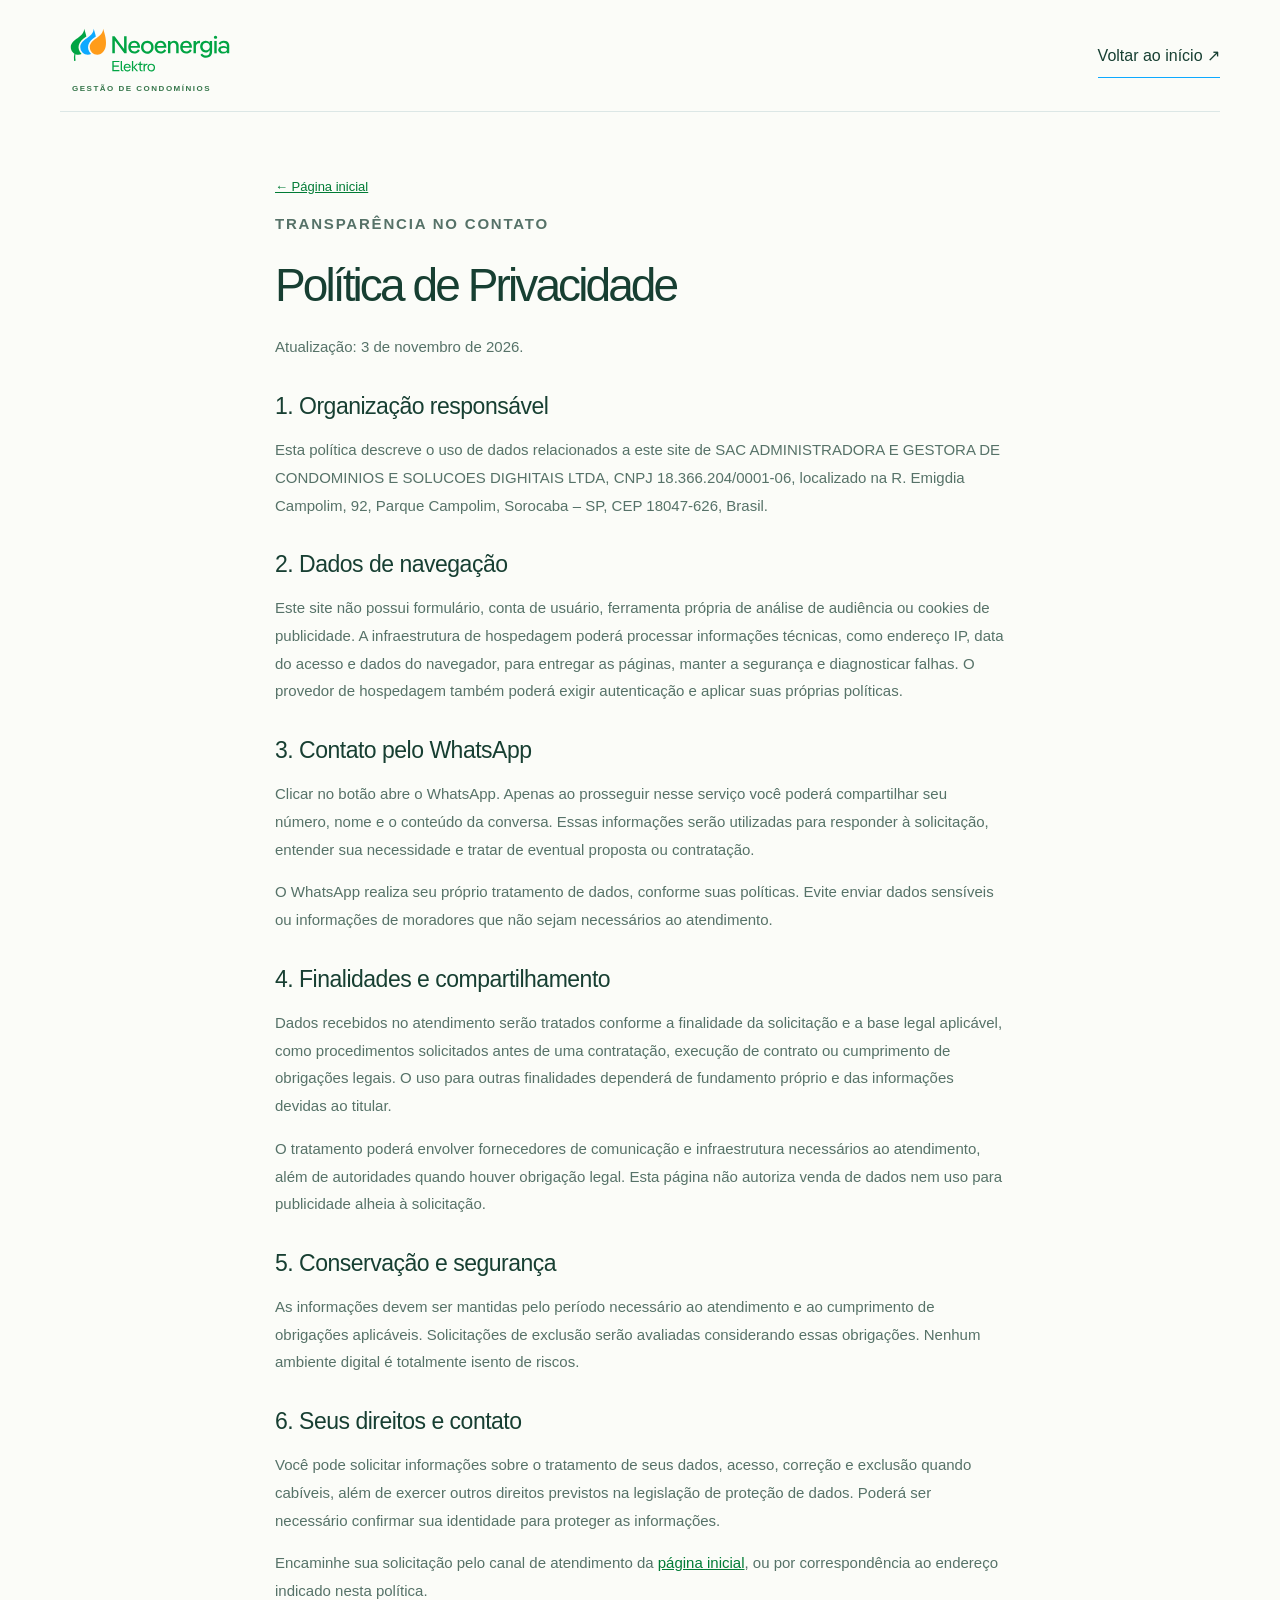
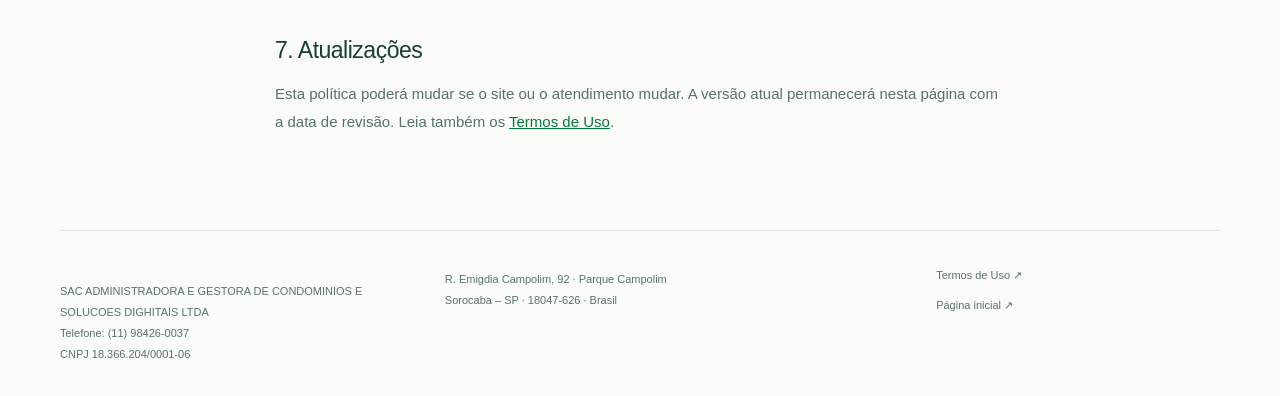
==== privacidade.html @ 3ed83fb1 "Add files via upload" ====
<!doctype html><html lang="pt-BR"><head><meta charset="utf-8"><meta name="viewport" content="width=device-width,initial-scale=1"><meta name="theme-color" content="#00a443"><title>Política de Privacidade • SAC Administradora</title><link rel="stylesheet" href="style.css"></head><body><header class="header wrap"><a class="brand" href="index.html"><img src="logo-header.svg" width="180" height="64" alt="Neoenergia Elektro"><span>GESTÃO DE CONDOMÍNIOS</span></a><a href="index.html" class="nav-contact">Voltar ao início ↗</a></header><main class="legal-main"><a class="back" href="index.html">← Página inicial</a><p class="eyebrow">TRANSPARÊNCIA NO CONTATO</p><h1>Política de Privacidade</h1><p>Atualização: 3 de novembro de 2026.</p><h2>1. Organização responsável</h2><p>Esta política descreve o uso de dados relacionados a este site de SAC ADMINISTRADORA E GESTORA DE CONDOMINIOS E SOLUCOES DIGHITAIS LTDA, CNPJ 18.366.204/0001-06, localizado na R. Emigdia Campolim, 92, Parque Campolim, Sorocaba – SP, CEP 18047-626, Brasil.</p><h2>2. Dados de navegação</h2><p>Este site não possui formulário, conta de usuário, ferramenta própria de análise de audiência ou cookies de publicidade. A infraestrutura de hospedagem poderá processar informações técnicas, como endereço IP, data do acesso e dados do navegador, para entregar as páginas, manter a segurança e diagnosticar falhas. O provedor de hospedagem também poderá exigir autenticação e aplicar suas próprias políticas.</p><h2>3. Contato pelo WhatsApp</h2><p>Clicar no botão abre o WhatsApp. Apenas ao prosseguir nesse serviço você poderá compartilhar seu número, nome e o conteúdo da conversa. Essas informações serão utilizadas para responder à solicitação, entender sua necessidade e tratar de eventual proposta ou contratação.</p><p>O WhatsApp realiza seu próprio tratamento de dados, conforme suas políticas. Evite enviar dados sensíveis ou informações de moradores que não sejam necessários ao atendimento.</p><h2>4. Finalidades e compartilhamento</h2><p>Dados recebidos no atendimento serão tratados conforme a finalidade da solicitação e a base legal aplicável, como procedimentos solicitados antes de uma contratação, execução de contrato ou cumprimento de obrigações legais. O uso para outras finalidades dependerá de fundamento próprio e das informações devidas ao titular.</p><p>O tratamento poderá envolver fornecedores de comunicação e infraestrutura necessários ao atendimento, além de autoridades quando houver obrigação legal. Esta página não autoriza venda de dados nem uso para publicidade alheia à solicitação.</p><h2>5. Conservação e segurança</h2><p>As informações devem ser mantidas pelo período necessário ao atendimento e ao cumprimento de obrigações aplicáveis. Solicitações de exclusão serão avaliadas considerando essas obrigações. Nenhum ambiente digital é totalmente isento de riscos.</p><h2>6. Seus direitos e contato</h2><p>Você pode solicitar informações sobre o tratamento de seus dados, acesso, correção e exclusão quando cabíveis, além de exercer outros direitos previstos na legislação de proteção de dados. Poderá ser necessário confirmar sua identidade para proteger as informações.</p><p>Encaminhe sua solicitação pelo canal de atendimento da <a href="index.html#contato">página inicial</a>, ou por correspondência ao endereço indicado nesta política.</p><h2>7. Atualizações</h2><p>Esta política poderá mudar se o site ou o atendimento mudar. A versão atual permanecerá nesta página com a data de revisão. Leia também os <a href="termos.html">Termos de Uso</a>.</p></main><footer class="footer wrap legal-footer"><p>SAC ADMINISTRADORA E GESTORA DE CONDOMINIOS E SOLUCOES DIGHITAIS LTDA<br>Telefone: (11) 98426-0037<br>CNPJ 18.366.204/0001-06</p><address>R. Emigdia Campolim, 92 · Parque Campolim<br>Sorocaba – SP · 18047-626 · Brasil</address><div class="legal-links"><a href="termos.html">Termos de Uso ↗</a><a href="index.html">Página inicial ↗</a></div></footer></body></html>
---- style.css ----
:root{--ink:#173f32;--muted:#567268;--blue:#0da9ff;--deep:#007b35;--orange:#ff9c1a;--green:#00a443;--line:#dce7e6;--paper:#fbfcf8}*{box-sizing:border-box}html{scroll-behavior:smooth;scroll-padding-top:30px}body{margin:0;font-family:Arial,Helvetica,sans-serif;background:var(--paper);color:var(--ink);-webkit-font-smoothing:antialiased}a{color:inherit;text-decoration:none}button{font:inherit;cursor:pointer}button,a{-webkit-tap-highlight-color:transparent}button:focus-visible,a:focus-visible{outline:3px solid var(--orange);outline-offset:5px}.wrap{width:min(1160px,calc(100% - 80px));margin:auto}.skip{position:fixed;top:-100px;left:20px;background:#fff;padding:15px;z-index:20}.skip:focus{top:10px}.header{height:112px;display:flex;justify-content:space-between;align-items:center;border-bottom:1px solid var(--line)}.brand{display:inline-flex;flex-direction:column;gap:10px;align-items:flex-start}.brand img{display:block}.brand span{font-size:9px;letter-spacing:1.8px;font-weight:bold;color:#49727c}.header nav{display:flex;gap:32px;align-items:center;font-size:13px;font-weight:bold}.nav-contact{border-bottom:1px solid var(--blue);padding:12px 0}.nav-contact span{margin-left:22px;color:var(--deep)}.hero{display:grid;grid-template-columns:1.04fr 1fr;gap:48px;padding:60px 0 65px;align-items:center}.eyebrow{font-size:10px;letter-spacing:1.8px;font-weight:700;line-height:1.7}.eyebrow>span{display:inline-block;width:7px;height:7px;border-radius:50%;background:var(--green);margin-right:8px}h1{font-size:clamp(40px,4.7vw,61px);letter-spacing:-2.9px;line-height:1.08;font-weight:500;margin:23px 0}em{font-style:normal;color:var(--deep)}.intro{font-size:16px;line-height:1.7;max-width:360px;color:var(--muted);margin-bottom:26px}.button{display:inline-flex;gap:32px;align-items:center;justify-content:space-between;border:0;border-radius:7px;background:var(--deep);color:#fff;padding:19px 24px;font-weight:700;font-size:14px;min-height:54px;transition:background .2s,transform .2s}.button:hover{background:#00652c;transform:translateY(-2px)}.button span{font-size:23px;font-weight:400;line-height:1}.micro{font-size:11px;color:var(--muted);margin:13px 0 28px}.hero-tags{display:flex;gap:10px;font-size:10px;color:#476a6c}.hero-tags span{padding:7px 11px;border:1px solid #dce5d9;border-radius:20px}.hero-tags span:before{content:'•';color:var(--green);margin-right:7px}.art{position:relative;background:#e2f3f3;border-radius:100px 12px 12px 12px;overflow:hidden;isolation:isolate}.art svg{display:block;width:100%;height:auto}.art-label{position:absolute;left:32px;top:28px;font-size:8px;letter-spacing:1.5px;font-weight:bold;z-index:1}.art-note{position:absolute;bottom:24px;left:24px;right:24px;background:#ffffffed;padding:18px;display:flex;gap:12px;align-items:center;border-radius:8px;box-shadow:0 8px 20px #11475709}.note-icon{font-size:30px;color:var(--deep)}.art-note strong{display:block;font-size:12px}.art-note div>span{display:block;font-size:10px;margin-top:5px;color:var(--muted)}.note-dot{width:8px;height:8px;border-radius:50%;background:var(--green);margin-left:auto}.benefit-strip{border-block:1px solid var(--line);background:#f0f5ed}.strip-inner{display:flex;align-items:center;justify-content:space-between;gap:25px;padding-block:25px}.strip-inner p{font-size:12px;line-height:1.7;margin:0;color:var(--muted)}.strip-inner strong{color:var(--ink)}.strip-inner>span{display:flex;gap:14px;font-size:10px;color:var(--deep)}.strip-inner b{color:var(--ink);font-size:12px;font-weight:500}.section{padding-block:86px}.section-heading{display:flex;justify-content:space-between;align-items:flex-end;margin-bottom:36px}h2{font-size:38px;font-weight:500;letter-spacing:-1.4px;line-height:1.17;margin:16px 0}.section-heading>p{font-size:13px;line-height:1.8;color:var(--muted)}.services{display:grid;grid-template-columns:repeat(3,1fr);border-top:1px solid var(--line)}.services article{position:relative;padding:28px 30px 0 0}.services article+article{padding-left:30px;border-left:1px solid var(--line)}.service-icon{display:inline-grid;place-items:center;width:44px;height:44px;border-radius:12px;font-size:24px}.blue{color:var(--deep);background:#e2f2fd}.orange{color:#ba4b09;background:#fff0e1}.green{color:#567d24;background:#e9f1dc}.count{position:absolute;right:26px;top:36px;color:#8ba0a3;font-size:10px}h3{font-size:17px;font-weight:600;letter-spacing:-.3px}.services p{font-size:13px;line-height:1.8;color:var(--muted);max-width:255px}.steps-section{background:#f0f4f7;padding:70px 0}.steps-layout{display:grid;grid-template-columns:1fr 1fr;gap:80px;align-items:center}.nature{text-align:center;background:#f1f4fd;border-radius:14px;padding:28px 15px}.nature img{width:210px;height:210px;mix-blend-mode:multiply}.nature p{font-size:10px;letter-spacing:1.4px;line-height:1.8}.nature strong{font-size:23px;letter-spacing:-.6px;font-weight:500}.steps{list-style:none;padding:0;margin:24px 0 0}.steps li{display:flex;gap:20px;border-top:1px solid #d7e1e5;padding:18px 0 13px}.steps li>span{font-size:11px;color:var(--deep);padding-top:4px}.steps h3{margin:0 0 6px;font-size:15px}.steps p{font-size:12px;color:var(--muted);line-height:1.6;margin:0}.contact{position:relative;isolation:isolate;overflow:hidden;margin-block:70px;padding:42px 46px;display:flex;align-items:center;justify-content:space-between;background:#e4f3e7;border-radius:12px;gap:20px}.contact h2{font-size:41px}.contact p:not(.eyebrow){font-size:13px;color:var(--muted)}.contact-sun{position:absolute;z-index:-1;width:230px;height:230px;background:#ffce4b;border-radius:50%;right:-72px;top:-105px;opacity:.6}.footer{display:grid;grid-template-columns:1fr 1.3fr .8fr;gap:30px;font-size:11px;color:var(--muted);padding-bottom:20px}.footer p{line-height:1.9;margin-top:20px}.footer address{font-style:normal;line-height:1.9;padding-top:8px}.legal-links{display:flex;flex-direction:column;gap:17px;padding-top:8px}.legal-links a:hover{text-decoration:underline}.footer-bottom{grid-column:1/-1;display:flex;justify-content:space-between;border-top:1px solid var(--line);padding-top:20px;font-size:10px}.mobile-cta{display:none}dialog{border:1px solid var(--line);border-radius:16px;color:var(--ink);padding:34px;max-width:420px;width:calc(100% - 40px);box-shadow:0 20px 80px #173f3230}dialog::backdrop{background:#102f4180}dialog h2{font-size:30px}dialog p{font-size:14px;line-height:1.7;color:var(--muted)}.dialog-close{position:absolute;right:14px;top:10px;background:none;border:0;font-size:28px;color:var(--muted);width:44px;height:44px}.dialog-ok{margin-top:10px;width:100%;justify-content:center}.legal-main{max-width:780px;margin:auto;padding:65px 25px 80px}.legal-main h1{font-size:46px}.legal-main h2{font-size:23px;margin-top:32px;letter-spacing:-.5px}.legal-main p,.legal-main li{font-size:15px;line-height:1.85;color:var(--muted)}.legal-main a{text-decoration:underline;color:var(--deep)}.legal-main .back{font-size:13px}.legal-footer{border-top:1px solid var(--line);padding-top:30px}
@media(min-width:1400px){.hero{gap:75px}}@media(max-width:800px){.wrap{width:calc(100% - 40px)}.header{height:90px}.header nav{gap:18px}.header nav>a:not(.nav-contact){display:none}.brand img{width:114px;height:auto}.brand span{font-size:7px;letter-spacing:1.4px}.nav-contact{font-size:11px}.nav-contact span{margin-left:8px}.hero{gap:30px;padding-top:36px;grid-template-columns:1fr 1fr}h1{font-size:43px;letter-spacing:-2px}.eyebrow{font-size:9px;letter-spacing:1.2px}.intro{font-size:14px}.art-label{left:24px;font-size:7px;top:23px}.art-note{left:12px;right:12px;bottom:14px;padding:12px}.art-note strong{font-size:10px}.art-note div>span{font-size:9px}.note-icon{font-size:24px}.strip-inner{flex-wrap:wrap}.strip-inner p{flex:1 0 100%}.section{padding-block:55px}h2{font-size:32px}.section-heading{gap:20px}.services article{padding-right:16px}.services article+article{padding-left:16px}.services h3{font-size:15px}.count{right:12px}.steps-layout{gap:35px}.contact{padding:30px}.contact h2{font-size:34px}.footer{grid-template-columns:1fr 1fr}.legal-links{grid-column:2;grid-row:1}.footer address{grid-column:1/-1}.footer-bottom{gap:20px}}
@media(max-width:560px){body{padding-bottom:84px}.hero{grid-template-columns:1fr;padding-block:32px 30px;gap:28px}.hero .eyebrow{font-size:8px;letter-spacing:1.3px}h1{font-size:clamp(39px,10.8vw,55px);letter-spacing:-2.2px;margin:19px 0}.intro{max-width:340px;line-height:1.65;margin:0 0 22px}.hero-copy>.button{width:100%;justify-content:center;gap:26px}.micro{text-align:center;margin:11px 0 22px;font-size:10px}.hero-tags{justify-content:center}.art{border-top-left-radius:70px}.art svg{max-height:355px}.art-label{font-size:7px}.art-note{left:20px;right:20px;bottom:20px;padding:14px}.art-note strong{font-size:11px}.art-note div>span{font-size:10px}.strip-inner{gap:20px;padding-block:22px;justify-content:flex-start}.strip-inner p{font-size:12px}.strip-inner>span{gap:8px}.strip-inner b{font-size:10px}.section-heading{display:block;margin-bottom:27px}.section-heading>p{display:none}h2{font-size:31px;letter-spacing:-1.1px}.services{display:block}.services article,.services article+article{padding:22px 0;border:0;border-bottom:1px solid var(--line)}.services h3{margin:15px 0 8px;font-size:18px}.services p{max-width:300px;font-size:13px;margin:0}.count{top:36px;right:4px}.steps-section{padding:40px 0}.steps-layout{grid-template-columns:1fr;gap:30px}.nature{display:flex;align-items:center;padding:8px 20px;justify-content:center;gap:10px}.nature img{width:110px;height:110px}.nature p{text-align:left;font-size:8px;letter-spacing:1px}.nature strong{font-size:18px;letter-spacing:-.5px}.steps li{padding-block:18px}.contact{display:block;margin-block:40px;padding:28px 24px}.contact h2{font-size:34px}.contact .eyebrow{font-size:8px;max-width:210px}.contact .button{margin-top:15px;width:100%;justify-content:center;gap:25px}.footer{gap:24px 12px;font-size:10px}.legal-links{font-size:10px}.footer-bottom{flex-direction:column;gap:10px;font-size:9px}.mobile-cta{display:block;position:fixed;bottom:0;left:0;right:0;background:#fbfcf8f5;border-top:1px solid var(--line);padding:10px 20px max(10px,env(safe-area-inset-bottom));z-index:5;backdrop-filter:blur(10px)}.mobile-cta .button{width:100%;min-height:48px;padding:13px 20px;justify-content:center;gap:25px;font-size:13px}.legal-main{padding-top:35px}.legal-main h1{font-size:38px}.legal-main p,.legal-main li{font-size:14px}}
@media(prefers-reduced-motion:reduce){html{scroll-behavior:auto}.button{transition:none}}

/* Proporções da logo fornecida. */
.brand{gap:2px}.brand img{width:180px;height:auto}.brand span{padding-left:12px;font-size:8px;letter-spacing:1.5px;color:#36764b}.hero-tags span:before{color:#00a443}.orange{color:#9e5300;background:#fff0da}.green{color:#007b35;background:#e5f4df}.contact-sun{background:#ff9c1a}.note-dot{background:#00a443}@media(max-width:560px){.brand img{width:148px}.brand span{font-size:6px;letter-spacing:1.1px;padding-left:10px}.nav-contact{font-size:10px}}

.footer>div{min-width:0}.footer p{overflow-wrap:anywhere}.whatsapp{text-align:center}
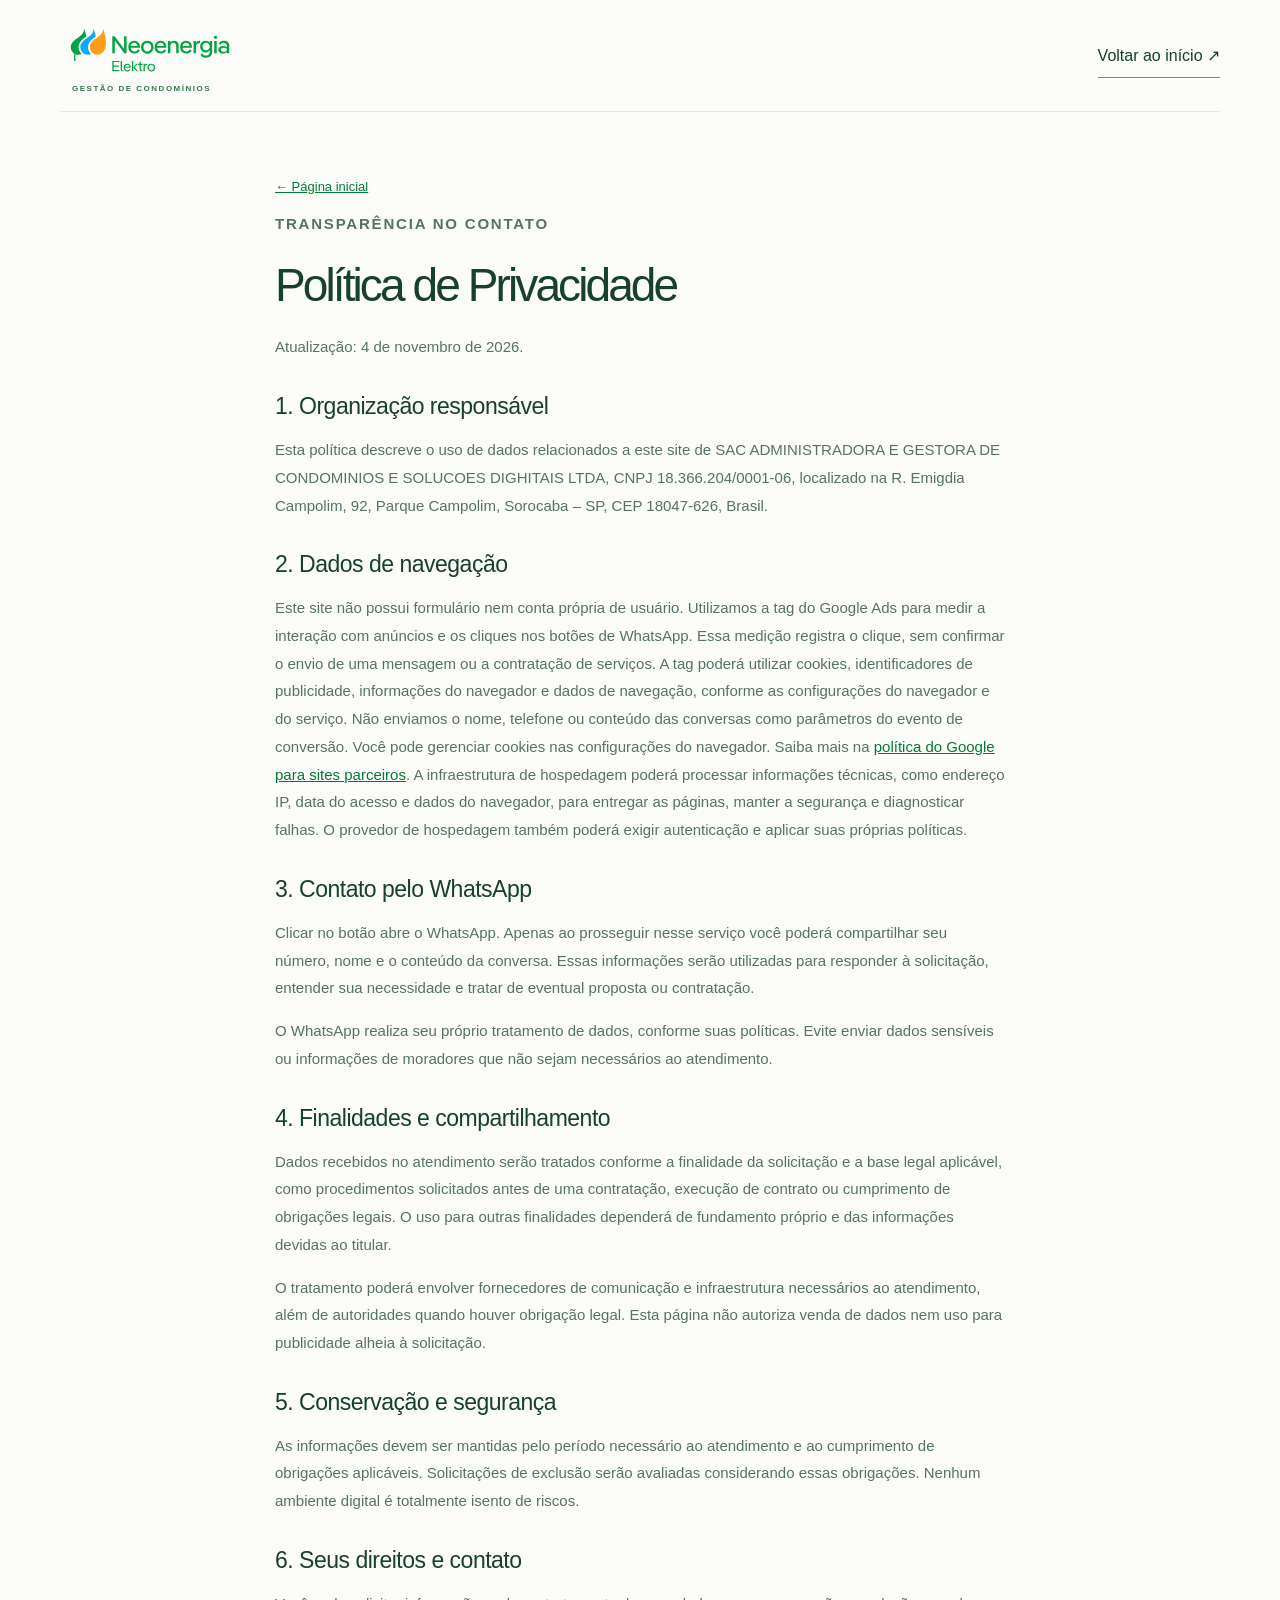
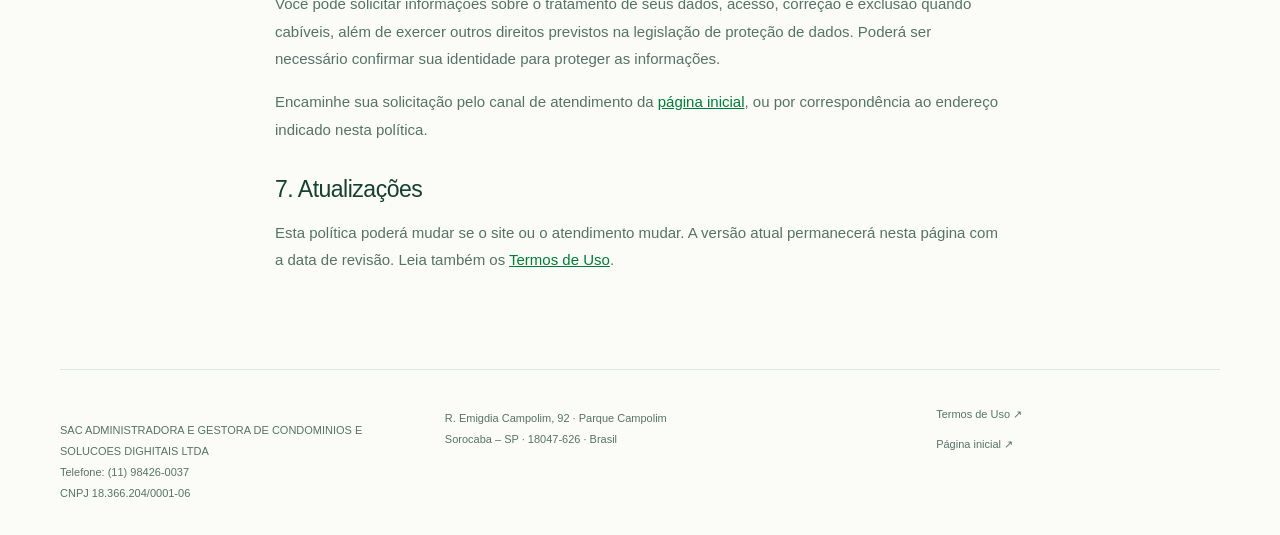
==== commit 19ff2810: "Update privacidade.html" ====
--- a/privacidade.html
+++ b/privacidade.html
@@ -1 +1,9 @@
-<!doctype html><html lang="pt-BR"><head><meta charset="utf-8"><meta name="viewport" content="width=device-width,initial-scale=1"><meta name="theme-color" content="#00a443"><title>Política de Privacidade • SAC Administradora</title><link rel="stylesheet" href="style.css"></head><body><header class="header wrap"><a class="brand" href="index.html"><img src="logo-header.svg" width="180" height="64" alt="Neoenergia Elektro"><span>GESTÃO DE CONDOMÍNIOS</span></a><a href="index.html" class="nav-contact">Voltar ao início ↗</a></header><main class="legal-main"><a class="back" href="index.html">← Página inicial</a><p class="eyebrow">TRANSPARÊNCIA NO CONTATO</p><h1>Política de Privacidade</h1><p>Atualização: 3 de novembro de 2026.</p><h2>1. Organização responsável</h2><p>Esta política descreve o uso de dados relacionados a este site de SAC ADMINISTRADORA E GESTORA DE CONDOMINIOS E SOLUCOES DIGHITAIS LTDA, CNPJ 18.366.204/0001-06, localizado na R. Emigdia Campolim, 92, Parque Campolim, Sorocaba – SP, CEP 18047-626, Brasil.</p><h2>2. Dados de navegação</h2><p>Este site não possui formulário, conta de usuário, ferramenta própria de análise de audiência ou cookies de publicidade. A infraestrutura de hospedagem poderá processar informações técnicas, como endereço IP, data do acesso e dados do navegador, para entregar as páginas, manter a segurança e diagnosticar falhas. O provedor de hospedagem também poderá exigir autenticação e aplicar suas próprias políticas.</p><h2>3. Contato pelo WhatsApp</h2><p>Clicar no botão abre o WhatsApp. Apenas ao prosseguir nesse serviço você poderá compartilhar seu número, nome e o conteúdo da conversa. Essas informações serão utilizadas para responder à solicitação, entender sua necessidade e tratar de eventual proposta ou contratação.</p><p>O WhatsApp realiza seu próprio tratamento de dados, conforme suas políticas. Evite enviar dados sensíveis ou informações de moradores que não sejam necessários ao atendimento.</p><h2>4. Finalidades e compartilhamento</h2><p>Dados recebidos no atendimento serão tratados conforme a finalidade da solicitação e a base legal aplicável, como procedimentos solicitados antes de uma contratação, execução de contrato ou cumprimento de obrigações legais. O uso para outras finalidades dependerá de fundamento próprio e das informações devidas ao titular.</p><p>O tratamento poderá envolver fornecedores de comunicação e infraestrutura necessários ao atendimento, além de autoridades quando houver obrigação legal. Esta página não autoriza venda de dados nem uso para publicidade alheia à solicitação.</p><h2>5. Conservação e segurança</h2><p>As informações devem ser mantidas pelo período necessário ao atendimento e ao cumprimento de obrigações aplicáveis. Solicitações de exclusão serão avaliadas considerando essas obrigações. Nenhum ambiente digital é totalmente isento de riscos.</p><h2>6. Seus direitos e contato</h2><p>Você pode solicitar informações sobre o tratamento de seus dados, acesso, correção e exclusão quando cabíveis, além de exercer outros direitos previstos na legislação de proteção de dados. Poderá ser necessário confirmar sua identidade para proteger as informações.</p><p>Encaminhe sua solicitação pelo canal de atendimento da <a href="index.html#contato">página inicial</a>, ou por correspondência ao endereço indicado nesta política.</p><h2>7. Atualizações</h2><p>Esta política poderá mudar se o site ou o atendimento mudar. A versão atual permanecerá nesta página com a data de revisão. Leia também os <a href="termos.html">Termos de Uso</a>.</p></main><footer class="footer wrap legal-footer"><p>SAC ADMINISTRADORA E GESTORA DE CONDOMINIOS E SOLUCOES DIGHITAIS LTDA<br>Telefone: (11) 98426-0037<br>CNPJ 18.366.204/0001-06</p><address>R. Emigdia Campolim, 92 · Parque Campolim<br>Sorocaba – SP · 18047-626 · Brasil</address><div class="legal-links"><a href="termos.html">Termos de Uso ↗</a><a href="index.html">Página inicial ↗</a></div></footer></body></html>
+<!doctype html><html lang="pt-BR"><head><meta charset="utf-8"><meta name="viewport" content="width=device-width,initial-scale=1"><meta name="theme-color" content="#00a443"><title>Política de Privacidade • SAC Administradora</title><link rel="stylesheet" href="style.css"><!-- Google tag (gtag.js) -->
+<script async src="https://www.googletagmanager.com/gtag/js?id=AW-16759195248"></script>
+<script>
+window.dataLayer = window.dataLayer || [];
+function gtag(){dataLayer.push(arguments);}
+gtag('js', new Date());
+gtag('config', 'AW-16759195248');
+</script>
+</head><body><header class="header wrap"><a class="brand" href="index.html"><img src="logo-header.svg" width="180" height="64" alt="Neoenergia Elektro"><span>GESTÃO DE CONDOMÍNIOS</span></a><a href="index.html" class="nav-contact">Voltar ao início ↗</a></header><main class="legal-main"><a class="back" href="index.html">← Página inicial</a><p class="eyebrow">TRANSPARÊNCIA NO CONTATO</p><h1>Política de Privacidade</h1><p>Atualização: 4 de novembro de 2026.</p><h2>1. Organização responsável</h2><p>Esta política descreve o uso de dados relacionados a este site de SAC ADMINISTRADORA E GESTORA DE CONDOMINIOS E SOLUCOES DIGHITAIS LTDA, CNPJ 18.366.204/0001-06, localizado na R. Emigdia Campolim, 92, Parque Campolim, Sorocaba – SP, CEP 18047-626, Brasil.</p><h2>2. Dados de navegação</h2><p>Este site não possui formulário nem conta própria de usuário. Utilizamos a tag do Google Ads para medir a interação com anúncios e os cliques nos botões de WhatsApp. Essa medição registra o clique, sem confirmar o envio de uma mensagem ou a contratação de serviços. A tag poderá utilizar cookies, identificadores de publicidade, informações do navegador e dados de navegação, conforme as configurações do navegador e do serviço. Não enviamos o nome, telefone ou conteúdo das conversas como parâmetros do evento de conversão. Você pode gerenciar cookies nas configurações do navegador. Saiba mais na <a href="https://policies.google.com/technologies/partner-sites?hl=pt-BR" target="_blank" rel="noopener noreferrer">política do Google para sites parceiros</a>. A infraestrutura de hospedagem poderá processar informações técnicas, como endereço IP, data do acesso e dados do navegador, para entregar as páginas, manter a segurança e diagnosticar falhas. O provedor de hospedagem também poderá exigir autenticação e aplicar suas próprias políticas.</p><h2>3. Contato pelo WhatsApp</h2><p>Clicar no botão abre o WhatsApp. Apenas ao prosseguir nesse serviço você poderá compartilhar seu número, nome e o conteúdo da conversa. Essas informações serão utilizadas para responder à solicitação, entender sua necessidade e tratar de eventual proposta ou contratação.</p><p>O WhatsApp realiza seu próprio tratamento de dados, conforme suas políticas. Evite enviar dados sensíveis ou informações de moradores que não sejam necessários ao atendimento.</p><h2>4. Finalidades e compartilhamento</h2><p>Dados recebidos no atendimento serão tratados conforme a finalidade da solicitação e a base legal aplicável, como procedimentos solicitados antes de uma contratação, execução de contrato ou cumprimento de obrigações legais. O uso para outras finalidades dependerá de fundamento próprio e das informações devidas ao titular.</p><p>O tratamento poderá envolver fornecedores de comunicação e infraestrutura necessários ao atendimento, além de autoridades quando houver obrigação legal. Esta página não autoriza venda de dados nem uso para publicidade alheia à solicitação.</p><h2>5. Conservação e segurança</h2><p>As informações devem ser mantidas pelo período necessário ao atendimento e ao cumprimento de obrigações aplicáveis. Solicitações de exclusão serão avaliadas considerando essas obrigações. Nenhum ambiente digital é totalmente isento de riscos.</p><h2>6. Seus direitos e contato</h2><p>Você pode solicitar informações sobre o tratamento de seus dados, acesso, correção e exclusão quando cabíveis, além de exercer outros direitos previstos na legislação de proteção de dados. Poderá ser necessário confirmar sua identidade para proteger as informações.</p><p>Encaminhe sua solicitação pelo canal de atendimento da <a href="index.html#contato">página inicial</a>, ou por correspondência ao endereço indicado nesta política.</p><h2>7. Atualizações</h2><p>Esta política poderá mudar se o site ou o atendimento mudar. A versão atual permanecerá nesta página com a data de revisão. Leia também os <a href="termos.html">Termos de Uso</a>.</p></main><footer class="footer wrap legal-footer"><p>SAC ADMINISTRADORA E GESTORA DE CONDOMINIOS E SOLUCOES DIGHITAIS LTDA<br>Telefone: (11) 98426-0037<br>CNPJ 18.366.204/0001-06</p><address>R. Emigdia Campolim, 92 · Parque Campolim<br>Sorocaba – SP · 18047-626 · Brasil</address><div class="legal-links"><a href="termos.html">Termos de Uso ↗</a><a href="index.html">Página inicial ↗</a></div></footer></body></html>
